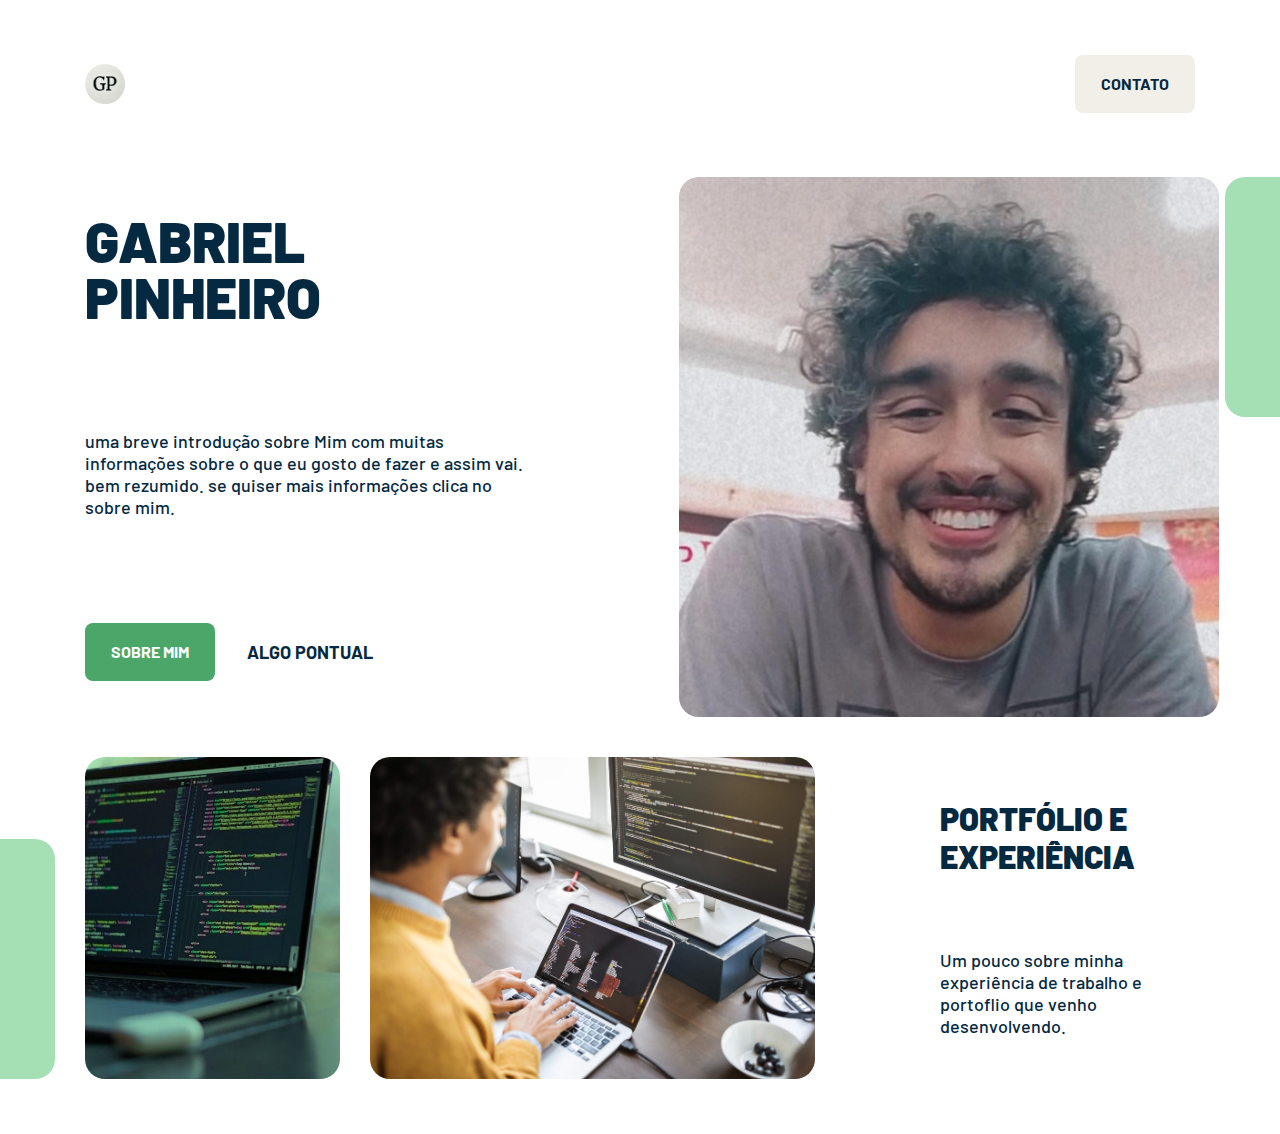
==== index.html @ 01fe65a1 "Criação das paginas e css~" ====
<!DOCTYPE html>
<html lang="pt-br">
<head>
    <meta charset="UTF-8">
    <meta name="viewport" content="width=device-width, initial-scale=1.0">
    <link rel="stylesheet" href="style.css">
    <title>Gabriel Pinheiro</title>
</head>
<body>
    <header >
        <nav class="grid-main topnav">
            <img class="header-img" 
                id="home"
                src="/assets/desktop/gp.jpg"
                alt="Logo com as letras GP"
                width="728"
                height=736
                />
            <button class="button brown" id="btn-contato">
                Contato
            </button>
        </nav>
    </header>
    <main>
        <section class="grid-main hero">
                <div class="hero-text">   
                    <h1 id="title">Gabriel Pinheiro</h1>
                    <p id="description">uma breve introdução sobre Mim
                        com muitas informações sobre o que eu gosto de fazer e assim vai.
                        bem rezumido. se quiser mais informações clica no sobre mim.
                    </p>
                        <button class="button green" id="btn-sobre">
                            Sobre Mim
                        </button>
                        <p id="info"><strong id="caps">Algo Pontual</strong></p>
                </div>
                <img src="/assets/desktop/minha_foto.jpg" 
                alt="Foto de Gabriel Pinheiro" 
                width="584"
                height="584"
                class="hero-img flush-rigth">
            <div class="green-block"></div>
        </section>
        <section class="grid-main portfolio">
                <div class="green-block"></div>
                <img src="/assets/desktop/portfolio2.jpg" 
                alt="Notebook com códigos de programação" 
                width="406"
                height="512"
                class="portfolio-img flush-left">
                <img src="/assets/desktop/trabalho.jpg" 
                alt="Homem programando no notebook usando uma tela extra." 
                width="2121"
                height="1414"
                class="portfolio-img">
                <div class="portfolio-text" id="portfolio"> 
                    <h2 id="title">Portfólio e Experiência</h1>
                    <p>Um pouco sobre minha experiência de trabalho
                        e portoflio que venho desenvolvendo.
                    </p>
                </div>
            </section>
       

    </main>
    <footer>

    </footer>
</body>
</html>

<script>
    //Scripts do header
    document.getElementById('home').addEventListener('click', () => {
        window.location.href = 'index.html';
    });
    document.getElementById('btn-contato').addEventListener('click', () => {
        window.location.href = 'contato.html';
    });

    document.getElementById('btn-sobre').addEventListener('click', () => {
        window.location.href = 'sobre.html';
    });
    document.getElementById('portfolio').addEventListener('click', () => {
        window.location.href = 'portfolio.html';
    });
</script>
---- style.css ----
/* barlow-500 - latin */
@font-face {
    font-display: swap; /* Check https://developer.mozilla.org/en-US/docs/Web/CSS/@font-face/font-display for other options. */
    font-family: 'Barlow';
    font-style: normal;
    font-weight: 500;
    src: url('../fonts/barlow-v12-latin-500.woff2') format('woff2'); /* Chrome 36+, Opera 23+, Firefox 39+, Safari 12+, iOS 10+ */
  }
  
/* barlow-900 - latin */
  @font-face {
    font-display: swap; /* Check https://developer.mozilla.org/en-US/docs/Web/CSS/@font-face/font-display for other options. */
    font-family: 'Barlow';
    font-style: normal;
    font-weight: 900;
    src: url('../fonts/barlow-v12-latin-900.woff2') format('woff2'); /* Chrome 36+, Opera 23+, Firefox 39+, Safari 12+, iOS 10+ */
  }
/* barlow-700 - latin */
@font-face {
    font-display: swap; /* Check https://developer.mozilla.org/en-US/docs/Web/CSS/@font-face/font-display for other options. */
    font-family: 'Barlow';
    font-style: normal;
    font-weight: 700;
    src: url('../fonts/barlow-v12-latin-700.woff2') format('woff2'); /* Chrome 36+, Opera 23+, Firefox 39+, Safari 12+, iOS 10+ */
  }
  
  

:root{
    --dark-green: #042940;
    --medium-green: #4BA66A;
    --soft-green: #a5e0b5 ;
    --medium-brown:#BF9056;
    --grey-lt: #F2EFE9;
    --white: #fff;
    --space-sm: 24px;
    --space-med: 64px;
    --space-lg: 120px;
}

*,
*::before,
*::after {
    box-sizing :border-box;
}

body {
    font-family: 'Barlow', Arial, Helvetica, sans-serif;
    margin: 0;
    padding-block: 24px;
    min-height: 100vh;
    color: var(--dark-green);
}

h1,
h2,
h3{
    margin: 0;
    font-weight: 900;
    text-transform: uppercase;
}

h1{
    font-size: 3rem;
    font-size: clamp(3rem, 2.111rem + 1.851vw, 3.5rem);
    line-height: 1;
}
h2{
    font-size: 2rem;
}

p{
    font-size: 1rem;
    font-size: clamp(1rem, 0.943 + 0.242vw, 1.125rem);
    color: var(--soft-brown);
    margin: 0;
    max-width: 45ch;
}


p > em {
    font-weight: 700;
}

strong#caps{
    text-transform: uppercase;
    font-style: normal;
}

img {
    display: block;
    max-width: 100%;
    height: auto;
    object-fit: cover;
    border-radius: 20px;
    overflow: hidden;
    width:100%;
    height:100%;
}
.header-img{
    grid-column: 2;
    height: 40px;
    width: 40px;
}

.header-img:hover{
    cursor: pointer;
}


button{
    font-family: inherit;
}

button:hover{
    cursor: pointer;
}

.button {
    font-size: 1rem;
    line-height: 1.625;
    font-weight: 700;
    text-transform: uppercase;
    padding: 11px 14px;
    border: 0;
    border-radius: 8px;
    transition: 150ms ease-in-out;
    transition-property: background-color, color;
}

.button.brown{
 background-color: var(--grey-lt);
 color: var(--dark-green);
}

.button.brown:hover{
    background-color: var(--medium-brown);
    color: var(--white);
}

.button.green {
    background-color: var(--medium-green);
    color: var(--white);   
}

.button.green:hover{
    background-color: var(--soft-green);
    color: var(--white);   
}


.grid-main{
    display: grid;
    grid-template-columns: 4px repeat(3, calc((100% - 88px) / 3 )) 4px;
    column-gap:20px;
}

.topnav {
    align-items: center;
  
}
.topnav a{
    grid-column: 2;
  
}

.topnav button{
  grid-column: 3 / -2;
  justify-self: end;
}

.hero{
    padding-block: var(--space-med) var(--space-sm);
    row-gap: var(--space-med);
}
.sobre{
    padding-block: var(--space-med) var(--space-sm);
    row-gap: var(--space-med);
}

.hero-text{
    grid-column: 2 / -2;
    display:grid;
    grid-template-columns: auto 1fr;
    grid-template-rows: repeat(
        3, auto
    );
    gap: 32px; 
    align-items: center;
}
.hero-text > *{
    grid-column: 1 /-1;
}
.hero-text #title{
    max-width: 7ch;
}
.hero-text .button,
.hero-text #info{
    grid-column: span 1;
}


.hero-img{
    grid-column: 2 / -1;
    border-radius:  20px 0 0 20px;
}
.hero-img img {
    height: 20.687rem;
}

.green-block{
    display: none;
    height: 240px;
    border-radius: 20px 0 0 20px;
    background-color: var(--soft-green);
}

.portfolio {
    row-gap: var(--space-med);
}
.portfolio-img:nth-child(2){
    grid-column: 1 /3;
    border-radius: 0 20px 20px 0;
}
.portfolio-img:nth-child(3){
    grid-column: 3 /-2;

}
.portfolio-text{
    grid-column: 2 / -2;
    text-align: center;
    display: flex;
    gap: 32px;
    flex-direction: column;
    align-items: center;
    cursor: pointer;
}

/* 700px */
@media (width >= 43.75em){
    :root {
      --space-sm: 40px;
      --space-md: 72px;
    }
    body{
        padding-block: 40px;
    }
    .button {
        padding: 16px 26px;
    }
    .grid-main{
        display: grid;
        grid-template-columns: 10px repeat(6, calc((100% - 80px - 30px * 5)  / 6 )) 10px;
        column-gap:30px;
    }
    .hero-text{
        grid-column: 2 / 5;
    }
    .hero-img{
        grid-column: 5 / -1;
        margin-left: 24px;
    }
    .hero-img img {
        height: 26.562rem;
    }
    .portfolio-img:nth-child(2){
        grid-column: 2 / 4 ;
        border-radius: 20px;
    }
    .portfolio-img:nth-child(3){
        grid-column: 4 /-2;
    }
    .portfolio-text{
        flex-direction: row;
        justify-content: space-between;
        align-items: center;
        text-align: start;
    }
}

/* 1200px */
@media (width >= 75em){
    body{
        padding-block: 55px;
    }
    
    button{
        padding: 16px 26px;
    }

    p{
        font-size: 1.125rem;
    }
    .green-block{
        display: block;
        grid-column: -2/ -1;
        align-self: start;
    }
    .grid-main{
        display: grid;
        grid-template-columns: 1fr repeat(12, calc((69.375rem - 30px * 11)  / 12 )) 1fr;
        column-gap:30px;
    }
    .hero-text{
        grid-column: 2 / 8;
        column-gap: 32px;
    
    }
    .hero-img{
        grid-column: 8 / -2;
        border-radius: 20px;
    }
    .hero-img img {
        height: 30rem;
    }
    .hero-text #info{
        justify-self: start;
    }
    .portfolio .green-block{
        grid-column: 1 / 2;
        border-radius: 0 20px 20px 0;
        align-self: end;
    }
    .portfolio-img:nth-child(2){
        grid-column: 2 / 5 ;
        border-radius: 20px;
    }
    .portfolio-img:nth-child(3){
        grid-column: 5 /10;
    }
    .portfolio-text{
        grid-column: 11 / -2;;
        flex-direction: column;
        justify-content: space-evenly;
    }
    .sobre .green-block{
        grid-column: 1 / 2;
        border-radius: 0 20px 20px 0;
        align-self: end;
    }
    .sobre .green-block.two{
        grid-column: -2 / -1;
        border-radius: 0 20px 20px 0;
        align-self: end;
    }
    .sobre img{
        grid-column: 2 / 8;
        border-radius: 20px;
    }
    .sobre img .two{
        grid-column: 10 / -2;
        border-radius: 20px;
    }
    .sobre-text {
        grid-column: 10 / -2;
        display: flex;
        flex-direction: column;
        justify-content: space-evenly;
    }
    .sobre-text.two {
        grid-column: 2/ 8;
        display: flex;
        flex-direction: column;
        justify-content: space-evenly;
    }
}
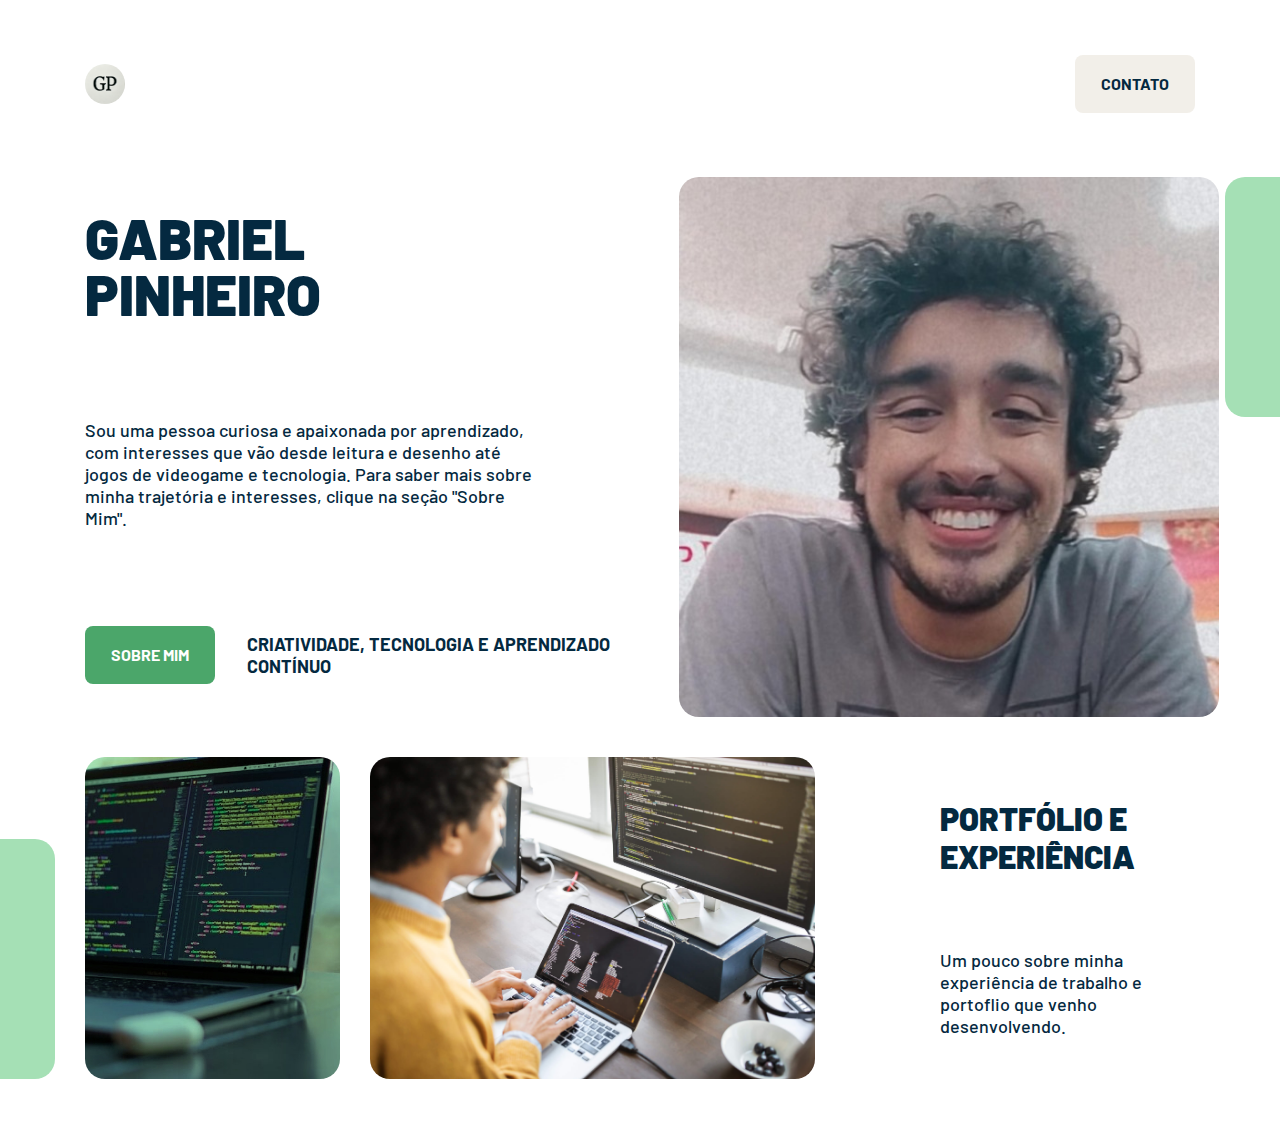
==== commit 636e2ade: "Finalização paginas e css" ====
--- a/index.html
+++ b/index.html
@@ -25,14 +25,15 @@
         <section class="grid-main hero">
                 <div class="hero-text">   
                     <h1 id="title">Gabriel Pinheiro</h1>
-                    <p id="description">uma breve introdução sobre Mim
-                        com muitas informações sobre o que eu gosto de fazer e assim vai.
-                        bem rezumido. se quiser mais informações clica no sobre mim.
+                    <p id="description">Sou uma pessoa curiosa e apaixonada por aprendizado, 
+                        com interesses que vão desde leitura e desenho até jogos de videogame e tecnologia. 
+                        Para saber mais sobre minha trajetória e interesses, 
+                        clique na seção "Sobre Mim".
                     </p>
                         <button class="button green" id="btn-sobre">
                             Sobre Mim
                         </button>
-                        <p id="info"><strong id="caps">Algo Pontual</strong></p>
+                        <p id="info"><strong id="caps">Criatividade, Tecnologia e Aprendizado contínuo</strong></p>
                 </div>
                 <img src="/assets/desktop/minha_foto.jpg" 
                 alt="Foto de Gabriel Pinheiro" 
--- a/style.css
+++ b/style.css
@@ -235,6 +235,28 @@
     align-items: center;
     cursor: pointer;
 }
+.sobre{
+    row-gap: var(--space-med);
+}
+.sobre-img{
+    grid-column: 1/ 5;
+    border-radius:  0 20px 20px 0;
+}
+.sobre-text{
+    grid-column: 2 / -2;
+    text-align: center;
+    display: flex;
+    gap: 32px;
+    flex-direction: column;
+    align-items: center;
+}
+.sobre-img.two{
+    grid-column: 2 /-1;
+    border-radius: 20px 0 0 20px;
+}
+.sobre-img.portfolio{
+    grid-column: 2 / -2;
+}
 
 /* 700px */
 @media (width >= 43.75em){
@@ -276,6 +298,16 @@
         align-items: center;
         text-align: start;
     }
+    .sobre-img
+    {
+        grid-column: 3 / 7;
+        border-radius: 20px;
+    }
+    .portfolio-img
+    {
+        grid-column: 3 / 7;
+        border-radius: 20px;
+    }
 }
 
 /* 1200px */
@@ -343,12 +375,12 @@
         border-radius: 0 20px 20px 0;
         align-self: end;
     }
-    .sobre img{
-        grid-column: 2 / 8;
-        border-radius: 20px;
-    }
-    .sobre img .two{
-        grid-column: 10 / -2;
+    .sobre img {
+        grid-column: 2 / 7;
+        border-radius: 20px;
+    }
+    .sobre-img.two{
+        grid-column: 9 / -2;
         border-radius: 20px;
     }
     .sobre-text {
@@ -363,4 +395,7 @@
         flex-direction: column;
         justify-content: space-evenly;
     }
+    .sobre-img.portfolio{
+        grid-column: 2 / 8;
+    }
 }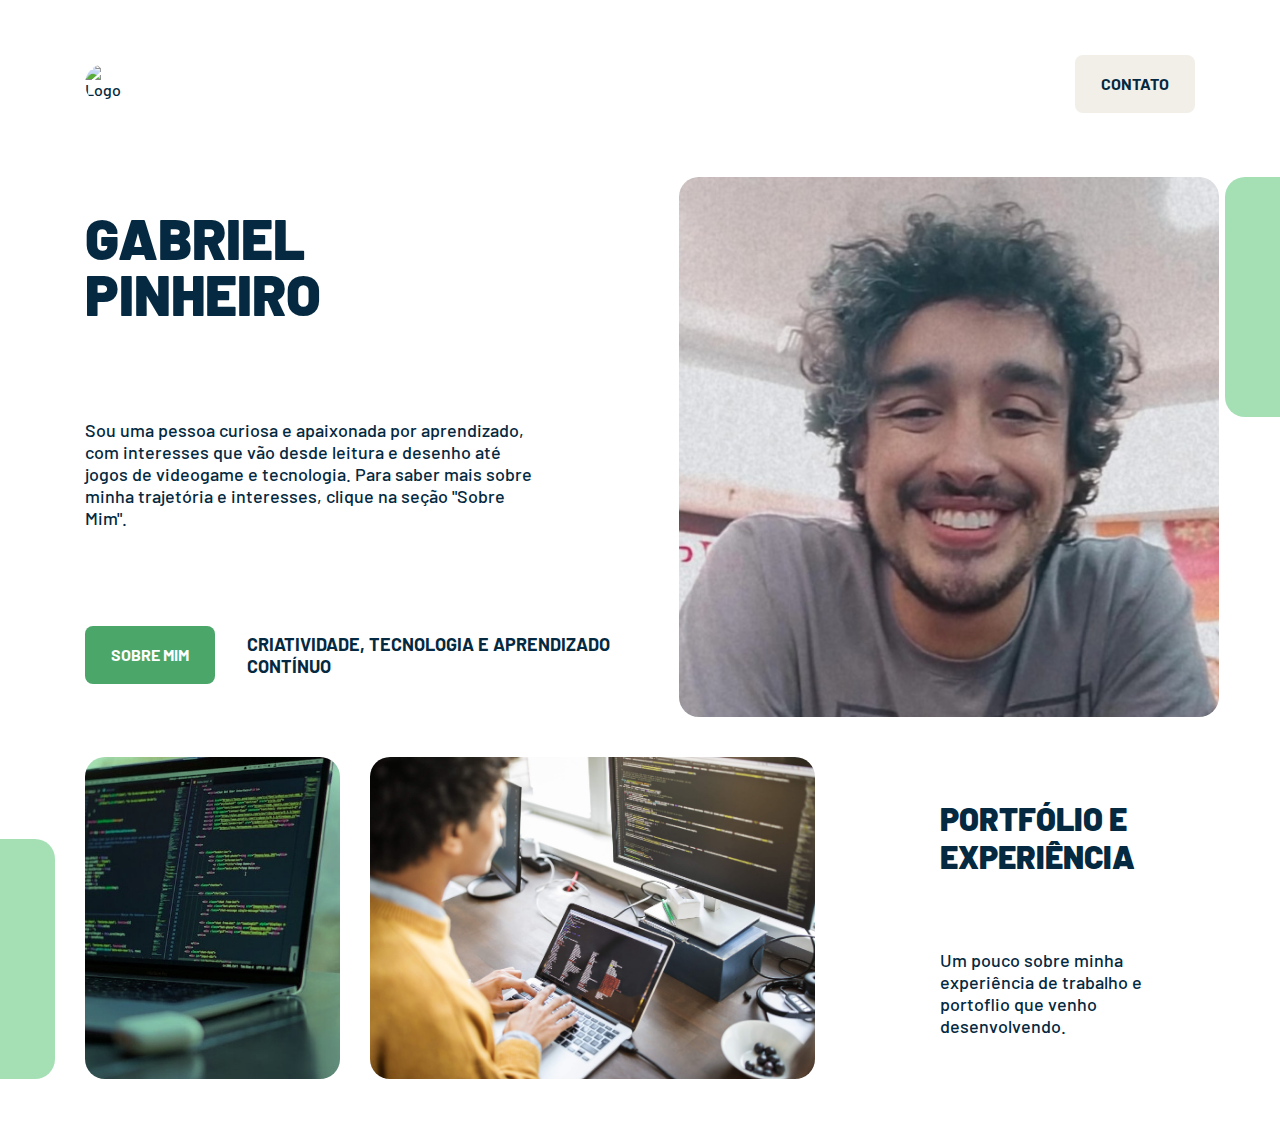
==== commit 73139318: "Img reload" ====
--- a/index.html
+++ b/index.html
@@ -11,7 +11,7 @@
         <nav class="grid-main topnav">
             <img class="header-img" 
                 id="home"
-                src="/assets/desktop/gp.jpg"
+                src=".../assets/desktop/gp.jpg"
                 alt="Logo com as letras GP"
                 width="728"
                 height=736
@@ -35,7 +35,7 @@
                         </button>
                         <p id="info"><strong id="caps">Criatividade, Tecnologia e Aprendizado contínuo</strong></p>
                 </div>
-                <img src="/assets/desktop/minha_foto.jpg" 
+                <img src="../assets/desktop/minha_foto.jpg" 
                 alt="Foto de Gabriel Pinheiro" 
                 width="584"
                 height="584"
@@ -44,12 +44,12 @@
         </section>
         <section class="grid-main portfolio">
                 <div class="green-block"></div>
-                <img src="/assets/desktop/portfolio2.jpg" 
+                <img src="../assets/desktop/portfolio2.jpg" 
                 alt="Notebook com códigos de programação" 
                 width="406"
                 height="512"
                 class="portfolio-img flush-left">
-                <img src="/assets/desktop/trabalho.jpg" 
+                <img src="../assets/desktop/trabalho.jpg" 
                 alt="Homem programando no notebook usando uma tela extra." 
                 width="2121"
                 height="1414"
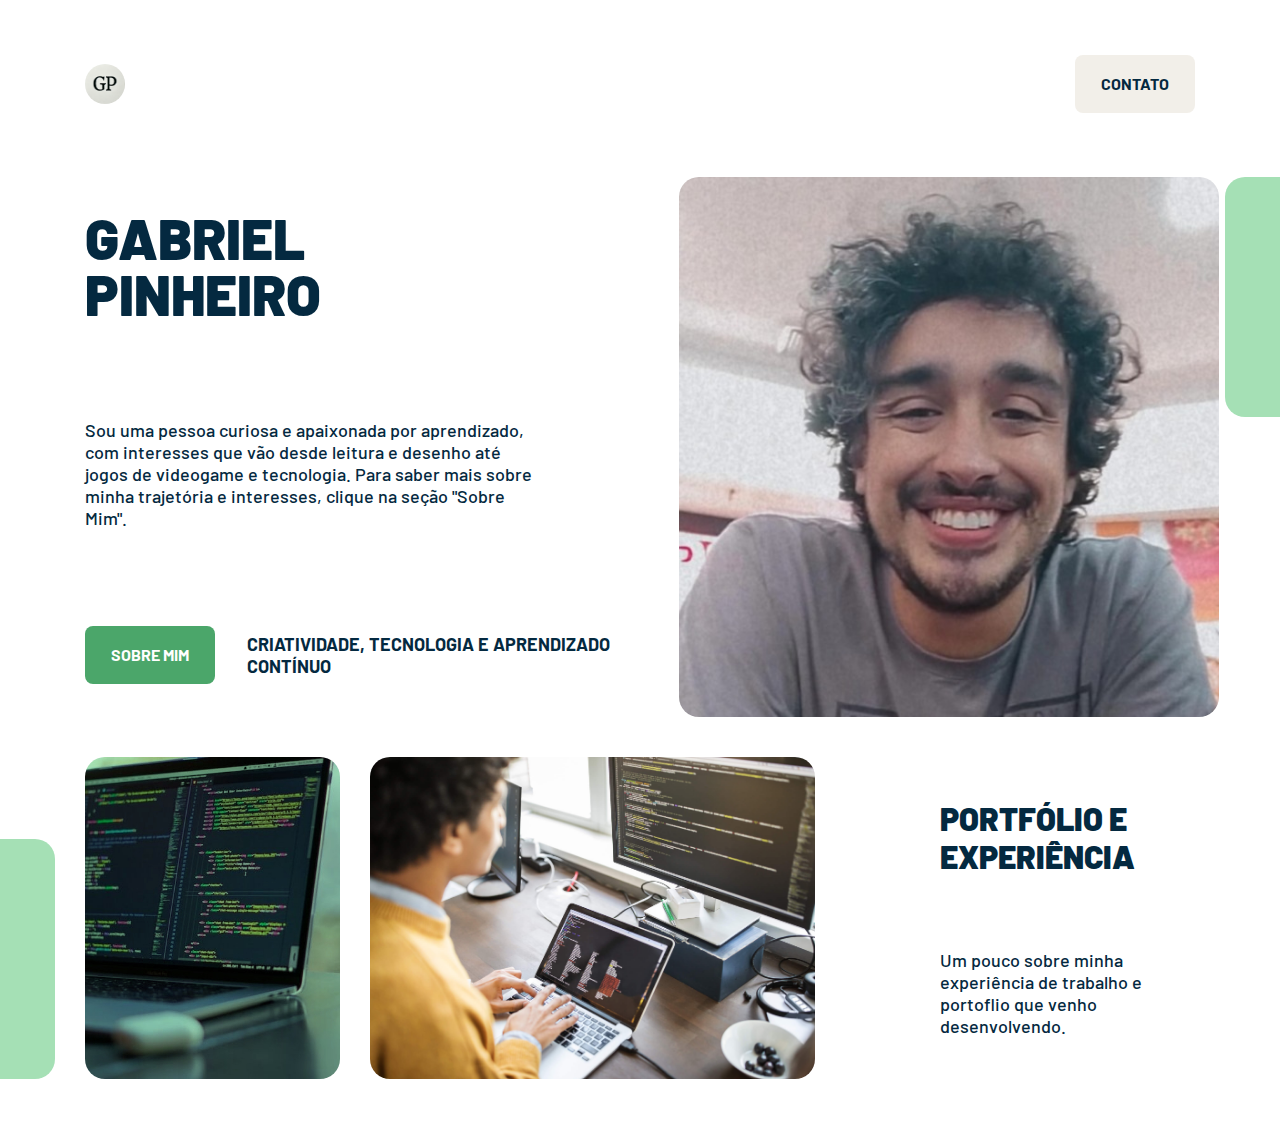
==== commit 95cde641: "img" ====
--- a/index.html
+++ b/index.html
@@ -11,7 +11,7 @@
         <nav class="grid-main topnav">
             <img class="header-img" 
                 id="home"
-                src=".../assets/desktop/gp.jpg"
+                src="../assets/desktop/gp.jpg"
                 alt="Logo com as letras GP"
                 width="728"
                 height=736
